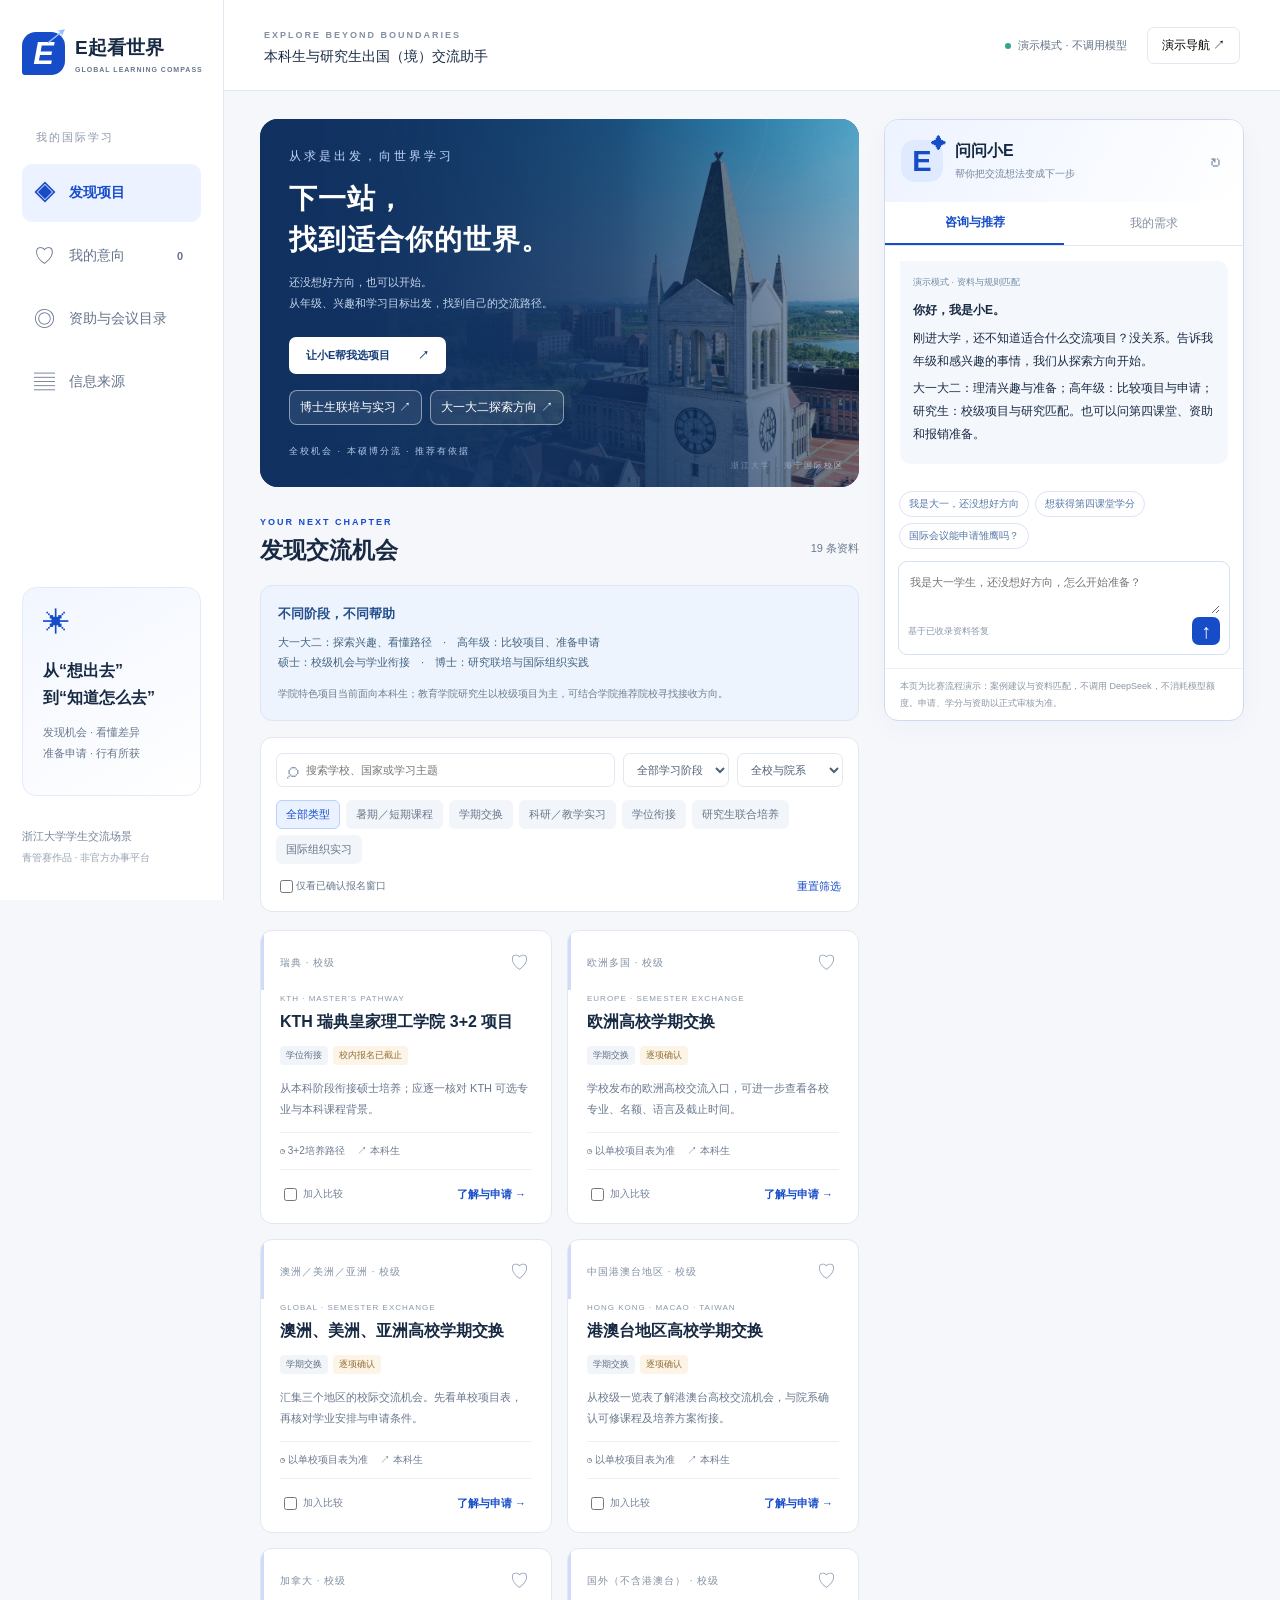
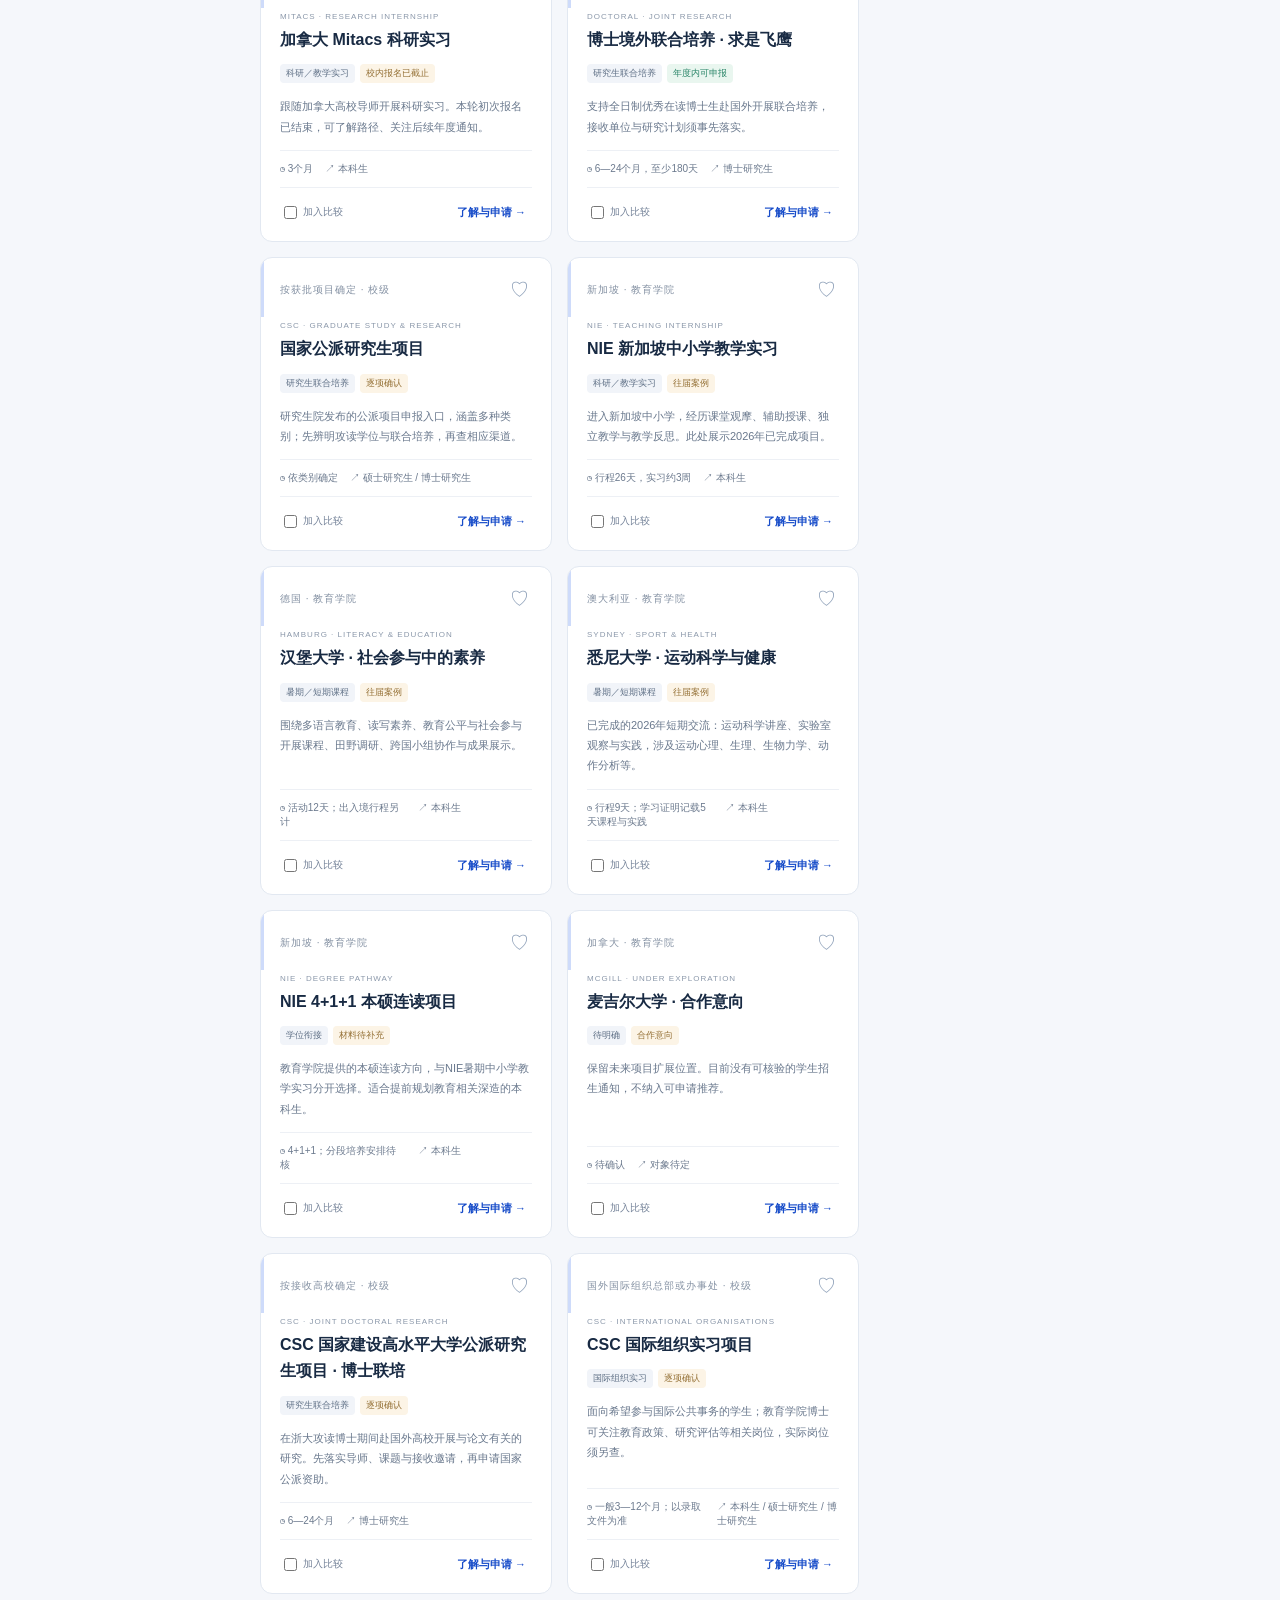
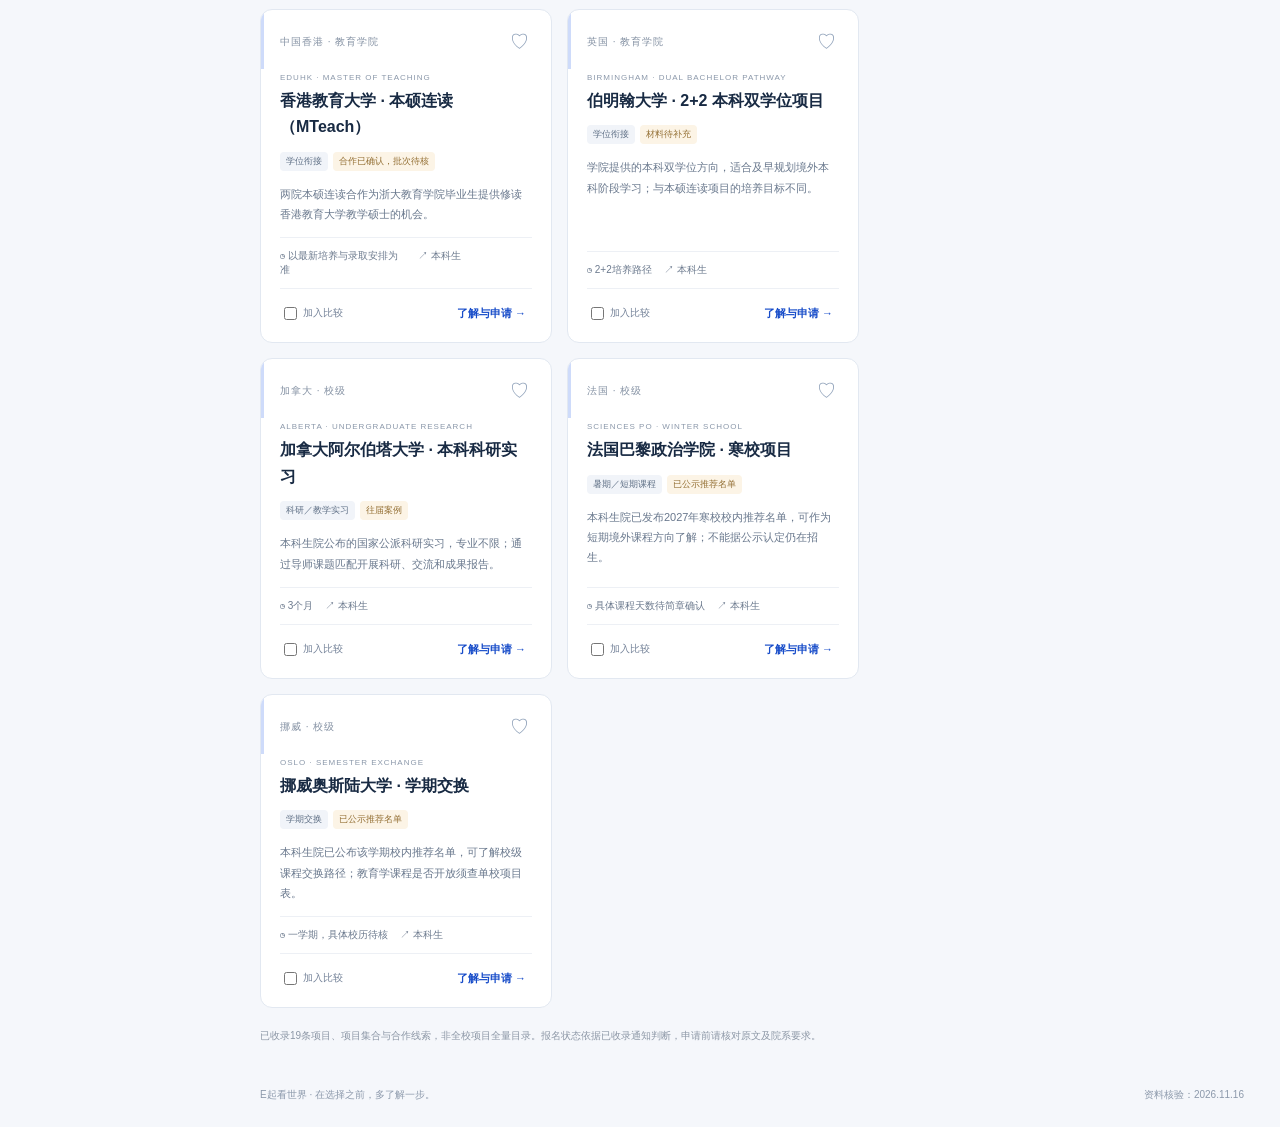
==== e-world/index.html @ 1ed823d2 "Add E起看世界 interactive competition demo without model calls" ====
<!doctype html><html lang="zh-CN"><head><meta charset="UTF-8"><meta name="viewport" content="width=device-width,initial-scale=1"><meta name="description" content="从自己的学习目标出发，发现浙江大学出国境交流路径，比较项目、了解真实反馈、准备申请。"><title>E起看世界 · 学生交流助手</title><link rel="stylesheet" href="style.css?v=7"></head><body>
<aside class="sidebar"><a class="brand" href="#"><span class="brand-icon">E<span>↗</span></span><span>E起看世界<small>GLOBAL LEARNING COMPASS</small></span></a><div class="nav-label">我的国际学习</div><nav><button class="nav active" data-view="discover"><span>◈</span>发现项目</button><button class="nav" data-view="saved"><span>♡</span>我的意向 <b id="savedCount">0</b></button><button class="nav" data-view="funding"><span>◎</span>资助与会议目录</button><button class="nav" data-view="sources"><span>▤</span>信息来源</button></nav><div class="sidebar-note"><span class="little-star">✳</span><strong>从“想出去”<br>到“知道怎么去”</strong><p>发现机会 · 看懂差异<br>准备申请 · 行有所获</p></div><div class="sidebar-bottom">浙江大学学生交流场景<br><span>青管赛作品 · 非官方办事平台</span></div></aside>
<div class="shell"><header><div><span class="eyebrow">EXPLORE BEYOND BOUNDARIES</span><div class="header-sub">本科生与研究生出国（境）交流助手</div></div><div class="header-actions"><span class="mode"><i></i>演示模式 · 不调用模型</span><button class="quiet" id="demoButton">演示导航 ↗</button></div></header>
<main id="main"><section class="hero"><div class="hero-copy"><div class="hero-kicker">从求是出发，向世界学习</div><h1>下一站，<br>找到适合你的世界。</h1><p>还没想好方向，也可以开始。<br>从年级、兴趣和学习目标出发，找到自己的交流路径。</p><button class="primary light" id="startGuide">让小E帮我选项目 <span>↗</span></button><div class="case-shortcuts"><button data-preset="phd">博士生联培与实习 ↗</button><button data-preset="education">大一大二探索方向 ↗</button></div><div class="hero-caption">全校机会 · 本硕博分流 · 推荐有依据</div></div><div class="hero-photo" role="img" aria-label="浙江大学海宁国际校区校园"><span>浙江大学 · 海宁国际校区</span></div><div class="hero-orbit"></div></section>
<div class="workspace"><section class="project-area"><div class="section-heading"><div><span class="eyebrow blue">YOUR NEXT CHAPTER</span><h2 id="sectionTitle">发现交流机会</h2></div><span class="small" id="resultCount"></span></div>
<div class="stage-guide"><strong>不同阶段，不同帮助</strong><p>大一大二：探索兴趣、看懂路径　·　高年级：比较项目、准备申请<br>硕士：校级机会与学业衔接　·　博士：研究联培与国际组织实践</p><small>学院特色项目当前面向本科生；教育学院研究生以校级项目为主，可结合学院推荐院校寻找接收方向。</small></div><div class="filter-box"><div class="filter-top"><label class="search"><span>⌕</span><input id="search" placeholder="搜索学校、国家或学习主题" aria-label="搜索项目"></label><select id="levelFilter" aria-label="筛选学习阶段"><option value="">全部学习阶段</option><option>本科生</option><option>硕士研究生</option><option>博士研究生</option></select><select id="scopeFilter" aria-label="筛选项目范围"><option value="">全校与院系</option><option value="校级">校级项目</option><option value="教育学院">教育学院特色</option></select></div><div class="chips" id="typeChips"></div><div class="filter-foot"><label><input type="checkbox" id="openOnly">仅看已确认报名窗口</label><button id="clearFilter" class="text-button">重置筛选</button></div></div>
<div id="matchBanner" class="match-banner" hidden></div><div class="cards" id="cards"></div><div class="catalog-note">已收录19条项目、项目集合与合作线索，非全校项目全量目录。报名状态依据已收录通知判断，申请前请核对原文及院系要求。</div></section>
<aside class="assistant-card" id="assistant"><div class="assistant-heading"><div class="avatar">E<span>✦</span></div><div><h3>问问小E</h3><p>帮你把交流想法变成下一步</p></div><button id="newChat" class="icon-btn" aria-label="重新开始咨询">↻</button></div><div class="assistant-tabs"><button class="active" id="talkTab">咨询与推荐</button><button id="profileTab">我的需求</button></div><div id="chatPanel"><div id="messages" role="log" aria-live="polite"></div><div id="suggestions" class="suggestions"></div><form id="chatForm"><textarea id="question" rows="2" placeholder="我是大一学生，还没想好方向，怎么开始准备？" aria-label="输入交流问题" maxlength="1600"></textarea><div class="composer-foot"><span>基于已收录资料答复</span><button type="submit" aria-label="发送问题">↑</button></div></form></div>
<form id="profilePanel" hidden><p class="small">不收集姓名、学号。填写偏好后，小E会解释匹配依据和待核实条件。</p><div class="form-grid"><label>学习阶段<select name="degree"><option value="">请选择</option><option>本科生</option><option>硕士研究生</option><option>博士研究生</option></select></label><label>所在学院<select name="college"><option value="">暂不填写</option><option>教育学院</option><option>其他学院</option></select></label><label>专业方向<select name="area"><option value="">暂不填写</option><option>教育学</option><option>体育</option><option>语言学</option><option>理工科</option><option>其他方向</option></select></label><label>首要目标<select name="goal"><option value="">请选择</option><option>课程学习</option><option>科研训练</option><option>教学实践</option><option>国际组织实践</option><option>学位深造</option><option>第四课堂</option><option>跨文化体验</option><option>暂不确定，先探索</option></select></label><label>可安排时间<select name="time"><option value="">暂不确定</option><option>暑期</option><option>寒假</option><option>学期</option><option>长期</option></select></label><label>语言准备<select name="language"><option value="">暂不填写</option><option>暂无证明</option><option>已有语言证明</option></select></label><label class="wide">经费偏好<select name="budget"><option value="">待了解项目后决定</option><option>需要资助</option><option>可考虑自费</option></select></label></div><button class="primary full" type="submit">查看适合的方向 ↗</button><p class="small">不会把方向相关等同于符合全部报名资格。</p></form><div class="assistant-disclaimer">本页为比赛流程演示：案例建议与资料匹配，不调用 DeepSeek，不消耗模型额度。申请、学分与资助以正式审核为准。</div></aside></div></main>
<footer><span>E起看世界 · 在选择之前，多了解一步。</span><span>资料核验：2026.11.16</span></footer></div>
<div id="compareBar" class="compare-bar" hidden><span id="compareLabel"></span><button id="compareOpen" class="primary">比较项目 →</button><button id="compareClear" class="text-button">清空</button></div>
<dialog id="detailDialog"><button class="dialog-close" aria-label="关闭">×</button><div id="detailContent"></div></dialog><dialog id="infoDialog"><button class="dialog-close" aria-label="关闭">×</button><div id="infoContent"></div></dialog><div id="toast" role="status" hidden></div>
<script type="module" src="app.js?v=7"></script></body></html>
---- e-world/style.css ----
:root{--blue:#174cc9;--ink:#182a43;--muted:#68788d;--line:#e2e8f1;--paper:#f5f7fb;--teal:#137b71}*{box-sizing:border-box}body{margin:0;background:var(--paper);color:var(--ink);font-family:'Noto Sans SC','PingFang SC','Microsoft YaHei',sans-serif;font-size:14px}button,input,select,textarea{font:inherit}button,a,select{touch-action:manipulation}button{cursor:pointer;border:none}a{color:var(--blue);text-decoration:none}button:focus-visible,a:focus-visible,input:focus-visible,select:focus-visible,textarea:focus-visible{outline:3px solid #71a9ff;outline-offset:3px}button{transition:background .15s,transform .15s}button:hover{filter:brightness(.96)}[hidden]{display:none!important}.sidebar{width:224px;position:fixed;inset:0 auto 0 0;background:#fff;border-right:1px solid var(--line);padding:32px 22px;display:flex;flex-direction:column;z-index:10}.brand{display:flex;align-items:center;gap:10px;color:var(--ink);font-size:19px;font-weight:800;white-space:nowrap}.brand small{display:block;font-size:7px;letter-spacing:1px;margin-top:5px;color:var(--muted)}.brand-icon{width:43px;height:43px;display:grid;place-items:center;background:var(--blue);border-radius:14px 14px 14px 3px;font-size:31px;font-style:italic;color:#fff;position:relative;flex-shrink:0}.brand-icon span{position:absolute;font-size:20px;right:1px;top:-8px;color:#93beff}.nav-label{font-size:11px;color:#8c98a8;margin:55px 14px 14px;letter-spacing:2px}.nav{width:100%;padding:15px 12px;background:none;border-radius:10px;display:flex;align-items:center;gap:12px;color:#65748a;margin:5px 0;text-align:left}.nav span{font-size:21px;width:23px}.nav b{margin-left:auto;font-size:11px;background:white;padding:1px 6px;border-radius:5px}.nav.active{color:var(--blue);background:#ecf2ff;font-weight:700}.sidebar-note{margin-top:auto;border:1px solid #e4ebf8;border-radius:14px;padding:20px;background:linear-gradient(150deg,#f2f6ff,#fff)}.little-star{font-size:27px;color:var(--blue);display:block;margin-bottom:18px}.sidebar-note strong{font-size:16px;line-height:1.7}.sidebar-note p{font-size:11px;line-height:1.9;color:var(--muted)}.sidebar-bottom{font-size:11px;line-height:1.9;color:#77869b;margin-top:30px}.sidebar-bottom span{font-size:10px;color:#98a2b1}.shell{margin-left:224px}header{height:91px;padding:0 40px;display:flex;align-items:center;justify-content:space-between;background:#fff;border-bottom:1px solid var(--line)}.eyebrow{font-size:9px;font-weight:700;letter-spacing:2px;color:#8390a2}.header-sub{font-size:14px;margin-top:7px}.header-actions{display:flex;align-items:center;gap:20px}.mode{font-size:11px;color:#607086}.mode i{display:inline-block;background:#35a58d;width:6px;height:6px;border-radius:50%;margin-right:7px}.quiet{background:white;border:1px solid var(--line);padding:9px 14px;border-radius:7px;font-size:12px}main{max-width:1600px;margin:auto;padding:28px 36px}.hero{min-height:315px;border-radius:18px;position:relative;overflow:hidden;background:#122d5a;display:flex;color:white}.hero-copy{padding:35px 42px;width:55%;z-index:2;background:linear-gradient(90deg,#113261 60%,transparent)}.hero-kicker{font-size:12px;color:#c3d7fb;letter-spacing:3px}h1{font-size:35px;line-height:1.45;letter-spacing:1px;margin:14px 0 12px;font-weight:700}.hero p{font-size:12px;color:#c6d6eb;line-height:1.9;margin:0 0 23px}.primary{background:var(--blue);color:white;font-weight:600;padding:11px 17px;border-radius:7px}.primary.light{background:white;color:#163c78;font-size:12px;display:flex;gap:28px}.hero-caption{font-size:10px;letter-spacing:2px;color:#b3cae7;margin-top:20px}.hero-photo{width:60%;position:absolute;inset:0 0 0 auto;background:linear-gradient(90deg,#123360,transparent 60%),linear-gradient(0deg,#14345c66,#1f467315),url('assets/campus.jpg') center/cover}.hero-photo span{position:absolute;bottom:25px;right:25px;color:#f6f9ff;font-size:10px;letter-spacing:2px}.hero-orbit{width:380px;height:380px;border:1px solid #bed5ff22;border-radius:50%;position:absolute;right:15%;top:-210px}.workspace{display:grid;grid-template-columns:minmax(0,1fr) 360px;gap:25px;margin-top:32px}.section-heading{display:flex;align-items:center;justify-content:space-between;gap:8px}.blue{color:var(--blue)}h2{font-size:23px;margin:7px 0 19px}h3{margin:0;font-size:16px}.small{font-size:11px;line-height:1.8;color:var(--muted)}.filter-box{background:#fff;border:1px solid var(--line);border-radius:12px;padding:15px;margin-bottom:18px}.filter-top{display:flex;gap:8px}.search{flex:1;min-width:0;display:flex;align-items:center;border:1px solid var(--line);border-radius:7px;padding-left:10px}.search span{font-size:23px;color:#8a9cb4}.search input{width:100%;border:0;padding:10px 7px;outline:none;font-size:11px;border-radius:7px}select{border:1px solid var(--line);background:#fff;border-radius:7px;color:#506176;padding:9px;font-size:11px;max-width:100%}.chips{display:flex;gap:6px;flex-wrap:wrap;margin-top:13px}.chip{font-size:11px;background:#f2f5fa;color:#68778b;border:1px solid transparent;border-radius:6px;padding:6px 9px}.chip.active{background:#eaf1ff;color:var(--blue);border-color:#bcd1ff}.filter-foot{display:flex;justify-content:space-between;align-items:center;margin-top:13px;font-size:10px;color:var(--muted)}input[type=checkbox]{accent-color:var(--blue);vertical-align:middle}.text-button{background:none;color:var(--blue);font-size:11px;padding:2px}.cards{display:grid;grid-template-columns:repeat(2,minmax(0,1fr));gap:15px}.project-card{background:white;border:1px solid var(--line);border-radius:12px;padding:19px;display:flex;flex-direction:column;position:relative;overflow:hidden}.project-card:before{content:'';position:absolute;top:0;left:0;width:3px;height:59px;background:#cedbfa}.project-card:hover{border-color:#a9c2ef;box-shadow:0 5px 20px #14387308}.card-top{display:flex;justify-content:space-between;align-items:center;gap:6px}.flag{font-size:10px;color:#8491a3;letter-spacing:1px}.save-button{font-size:19px;background:none;color:#8fa1b9;padding:0 3px}.save-button.on{color:var(--blue)}.project-en{font-size:8px;color:#8b98aa;letter-spacing:1px;margin-top:18px}.project-card h3{font-size:16px;line-height:1.65;margin:6px 0 11px}.tags{display:flex;flex-wrap:wrap;gap:5px}.tag{background:#f1f4f9;color:#5e6f85;font-size:9px;border-radius:4px;padding:3px 6px}.status{color:#947035;background:#fcf4e6}.status.open{background:#e9f6ef;color:#288467}.project-card p{font-size:11px;line-height:1.85;color:#69788d;margin:13px 0}.card-meta{display:flex;gap:12px;border-top:1px solid #edf0f5;border-bottom:1px solid #edf0f5;padding:11px 0;margin-top:auto;font-size:10px;color:#6c7a8e}.card-meta span{max-width:50%}.card-bottom{display:flex;align-items:center;justify-content:space-between;margin-top:15px;font-size:10px;color:#76849a}.card-bottom button{background:none;color:var(--blue);font-weight:600;font-size:11px}.card-match{padding:9px;margin:10px 0 0;background:#f0f7f5;color:#348374;font-size:10px;line-height:1.7;border-radius:5px}.catalog-note{margin-top:18px;color:#8c97a6;font-size:10px;line-height:1.9}.assistant-card{border:1px solid #cedaf0;background:white;border-radius:14px;align-self:start;position:sticky;top:18px;overflow:hidden;box-shadow:0 7px 28px #16438e08}.assistant-heading{background:linear-gradient(120deg,#edf3ff,#fff);display:flex;align-items:center;padding:20px 16px;gap:12px}.avatar{width:42px;height:42px;background:#dfeaff;color:var(--blue);font-size:29px;font-weight:800;border-radius:14px;display:grid;place-items:center;position:relative}.avatar span{position:absolute;right:-3px;top:-5px;font-size:15px}.assistant-heading h3{font-size:16px}.assistant-heading p{font-size:10px;margin:5px 0 0;color:#74849d}.icon-btn{margin-left:auto;font-size:22px;background:none;color:#8292ab}.assistant-tabs{display:flex;border-bottom:1px solid var(--line)}.assistant-tabs button{width:50%;padding:12px;background:none;font-size:12px;color:#8590a2}.assistant-tabs button.active{color:var(--blue);border-bottom:2px solid var(--blue);font-weight:600}#messages{padding:15px;max-height:430px;min-height:255px;overflow:auto;scroll-behavior:smooth}.message{padding:13px;background:#f4f7fc;border-radius:0 11px 11px 11px;margin-bottom:12px;font-size:12px;line-height:1.9;overflow-wrap:anywhere}.message.user{margin-left:24px;border-radius:11px 0 11px 11px;background:#eaf0ff;color:#234e94}.message h4{font-size:12px;margin:8px 0 4px}.message p{margin:5px 0}.message ul{padding-left:17px;margin:6px 0}.message .mini-project{display:block;border:1px solid #d8e3f6;background:white;border-radius:8px;margin:8px 0;padding:10px;text-align:left;width:100%;line-height:1.6;color:var(--ink);font-size:11px}.mini-project strong{display:block;color:var(--blue);margin-bottom:5px}.mini-project small{display:block;font-size:9px;color:#6e7c90}.suggestions{padding:0 14px 12px;display:flex;gap:6px;flex-wrap:wrap}.suggestions button{background:white;border:1px solid #dbe5f5;color:#5578a8;border-radius:14px;padding:5px 9px;font-size:10px}#chatForm{margin:0 13px 13px;border:1px solid #d4e0f4;border-radius:9px;padding:9px}textarea{width:100%;resize:vertical;border:0;outline:none;font-size:11px;line-height:1.8;color:var(--ink);background:none}.composer-foot{display:flex;align-items:center;justify-content:space-between;font-size:9px;color:#8b98ab}.composer-foot button{background:var(--blue);width:28px;height:28px;border-radius:7px;color:white;font-size:20px}.assistant-disclaimer{padding:9px 15px;border-top:1px solid #edf0f6;font-size:9px;color:#8b97a6;line-height:1.8}#profilePanel{padding:15px}.form-grid{display:grid;grid-template-columns:1fr 1fr;gap:12px;margin:15px 0}.form-grid label{font-size:10px;color:#65768c}.form-grid select{display:block;width:100%;margin-top:5px}.wide{grid-column:1/-1}.full{width:100%}.match-banner{border:1px solid #cddfed;background:#eaf4fb;padding:13px;margin-bottom:15px;border-radius:9px;font-size:11px;line-height:1.8}.match-banner button{float:right}.empty{grid-column:1/-1;text-align:center;padding:45px 15px;background:white;border:1px dashed #cbd5e5;border-radius:12px;color:#75849a;line-height:2}.compare-bar{position:fixed;bottom:24px;left:50%;transform:translateX(-40%);z-index:15;background:#fff;border:1px solid #b7cdf1;border-radius:12px;padding:13px 20px;box-shadow:0 10px 45px #12357026;display:flex;align-items:center;gap:22px;font-size:12px}footer{max-width:1600px;margin:0 auto;padding:15px 36px 25px;display:flex;justify-content:space-between;color:#8c99ab;font-size:10px}dialog{width:min(850px,94vw);max-height:88vh;overflow:auto;border:none;border-radius:18px;padding:32px;color:var(--ink);box-shadow:0 25px 100px #09234b55}dialog::backdrop{background:#0b204561;backdrop-filter:blur(4px)}.dialog-close{float:right;font-size:26px;color:#73849c;background:#f0f4fa;border-radius:50%;width:34px;height:34px;position:sticky;top:0;z-index:2}.detail-title{max-width:90%;font-size:26px;line-height:1.5;margin:10px 0}.detail-grid{display:grid;grid-template-columns:1fr 1fr;gap:12px;margin:20px 0}.detail-grid>div{background:#f4f7fb;border:1px solid #e4eaf4;padding:14px;border-radius:8px}.detail-grid small{display:block;color:#8390a4;margin-bottom:6px}.detail-grid p{font-size:12px;line-height:1.8;margin:0}.detail-section{margin-top:24px}.detail-section h3{font-size:15px;margin-bottom:12px}.detail-section p,.detail-section li{font-size:12px;line-height:1.9;color:#61718a}.detail-section ul,.detail-section ol{padding-left:21px}.detail-section .quote{padding:15px;background:#f3f7ff;border-left:3px solid #8bb0ef;margin:12px 0;border-radius:0 8px 8px 0}.quote small{font-size:10px;color:#7c91ac}.checklist{display:grid;gap:10px}.checklist label{font-size:12px;background:#f8faff;padding:10px;border:1px solid #e4eaf5;border-radius:7px;line-height:1.7}.detail-actions{display:flex;gap:10px;margin-top:20px;flex-wrap:wrap}.source-line{padding-top:15px;border-top:1px solid var(--line);font-size:10px;color:#8c99aa;line-height:1.8;margin-top:24px}.info-table{width:100%;border-collapse:collapse;margin:20px 0;font-size:12px}.info-table th,.info-table td{padding:13px;text-align:left;border-bottom:1px solid var(--line);vertical-align:top;line-height:1.8}.info-table th{background:#edf3fc;color:#39628f}.notice{padding:15px;border-radius:9px;background:#f3f7fd;border:1px solid var(--line);font-size:12px;line-height:1.9;color:#62758f;margin:12px 0}.source-item{padding:17px;border:1px solid var(--line);border-radius:10px;margin:12px 0}.source-item p{font-size:12px;line-height:1.8;color:#7b8ca1}#toast{position:fixed;bottom:95px;left:50%;transform:translateX(-50%);background:#193860;color:white;border-radius:8px;padding:12px 23px;z-index:40;font-size:12px}.flow{display:grid;grid-template-columns:repeat(3,1fr);gap:12px;margin:20px 0}.flow>div{background:#eff5ff;padding:18px;border-radius:9px}.flow b{font-size:20px;color:var(--blue)}.flow p{font-size:12px;line-height:1.9;color:#667a95}.compare-scroll{overflow:auto}.compare-scroll table{min-width:600px}.badge-blue{color:var(--blue);font-size:10px;letter-spacing:1px}.detail-source-link{display:inline-block;margin-top:5px;font-size:11px}
@media(min-width:1550px){.workspace{grid-template-columns:minmax(0,1fr) 390px}.hero{min-height:340px}h1{font-size:40px}.cards{gap:20px}.project-card{padding:23px}.project-card h3{font-size:18px}}
@media(max-width:1200px){.sidebar{width:185px;padding:25px 15px}.brand{font-size:16px}.brand small{font-size:6px}.shell{margin-left:185px}main{padding:23px}.workspace{grid-template-columns:minmax(0,1fr) 325px;gap:18px}header{padding:0 25px}.filter-top{flex-wrap:wrap}.search{flex-basis:100%}.cards{grid-template-columns:1fr}.hero-copy{padding:28px}.hero{min-height:310px}h1{font-size:31px}}
@media(max-width:850px){.sidebar{position:static;width:100%;padding:15px;display:flex;flex-direction:row;align-items:center;gap:15px}.brand{font-size:16px}.brand small,.nav-label,.sidebar-note,.sidebar-bottom{display:none}.sidebar nav{display:flex;margin-left:auto}.nav{width:auto;padding:8px;font-size:11px;gap:5px}.nav span{display:none}.shell{margin:0}header{height:65px}.eyebrow{font-size:8px}.header-sub{font-size:11px}.header-actions{gap:8px}.mode{display:none}.workspace{grid-template-columns:1fr}.assistant-card{position:static;grid-row:1}.hero-copy{width:80%;padding:25px}.hero-photo{width:75%;opacity:.7}.hero{min-height:310px}.cards{grid-template-columns:1fr 1fr}#messages{min-height:140px;max-height:330px}.assistant-heading{padding:15px}.compare-bar{transform:translateX(-50%);width:90%;justify-content:space-between;gap:6px}.form-grid{grid-template-columns:repeat(3,1fr)}.wide{grid-column:auto}footer{gap:20px}}
@media(max-width:520px){.sidebar{flex-wrap:wrap}.sidebar nav{margin:0;width:100%;justify-content:space-between}.nav{font-size:11px}.brand-icon{width:34px;height:34px;font-size:25px}main{padding:15px}.hero h1{font-size:27px}.hero-kicker{font-size:10px}.hero-copy{width:100%}.hero-photo{width:90%}.hero-photo span{display:none}.cards{grid-template-columns:1fr}.detail-grid{grid-template-columns:1fr}dialog{padding:22px}.detail-title{font-size:21px}.flow{grid-template-columns:1fr}.form-grid{grid-template-columns:1fr 1fr}.header-sub{font-size:10px}.header-actions .quiet{font-size:10px;padding:7px}.info-table td,.info-table th{padding:8px;font-size:10px}footer{padding:15px;font-size:9px}}

.ai-text{white-space:pre-wrap;overflow-wrap:anywhere}.ai-label{font-size:9px;color:#748ba8;margin-bottom:8px}.chat-pending{color:#6d86ac;font-size:12px}.code-panel{padding:15px;background:#eef4ff;border-bottom:1px solid #d5e2f5}.code-panel input{padding:9px;border:1px solid #bccdeb;border-radius:6px;width:100%;margin:8px 0}.code-panel p{font-size:11px;line-height:1.8;color:#617590}.code-panel button{width:100%}
@media(min-width:851px){main{display:grid;grid-template-columns:minmax(0,1fr) 360px;column-gap:25px;row-gap:25px;align-items:start}.workspace{display:contents}.hero{grid-column:1;grid-row:1;min-height:300px}.hero-copy{width:100%;padding:29px;background:linear-gradient(90deg,#113261e8 15%,#113261b8 60%,#11326112)}.hero-photo{width:90%;opacity:.8}.hero h1{font-size:28px}.hero-caption{font-size:9px}.hero-photo span{font-size:8px;right:15px;bottom:16px}.project-area{grid-column:1;grid-row:2}.assistant-card{grid-column:2;grid-row:1 / span 2;top:20px}.hero p{font-size:11px}#messages{max-height:410px;min-height:230px}.hero .primary{font-size:11px}}@media(min-width:1550px){main{grid-template-columns:minmax(0,1fr) 400px}.hero h1{font-size:33px}}@media(min-width:851px) and (max-width:1100px){main{grid-template-columns:minmax(0,1fr) 310px;gap:18px}.hero-copy{padding:22px}.hero h1{font-size:25px}.hero-kicker{font-size:10px}.hero-caption{letter-spacing:1px}}

.case-shortcuts{display:flex;gap:8px;flex-wrap:wrap;margin-top:16px}.case-shortcuts button{border:1px solid #ffffff77;color:white;background:#ffffff15;border-radius:8px;padding:8px 10px;font-size:12px;cursor:pointer}.flow{grid-template-columns:repeat(2,minmax(0,1fr))}@media(max-width:600px){.flow{grid-template-columns:1fr}}

.stage-guide{padding:15px 17px;margin:0 0 16px;border-radius:12px;border:1px solid #dce6f3;background:#edf4fd;line-height:1.8}.stage-guide strong{color:#254f8d;font-size:13px}.stage-guide p{font-size:11px;color:#456482;margin:7px 0}.stage-guide small{font-size:10px;color:#6c7e91}.conference-search{width:100%;border:1px solid #bdcce3;border-radius:8px;padding:12px}.conference-results{max-height:350px;overflow:auto}.conference-results .source-item{margin:7px 0;padding:12px}.conference-results small{color:#789;font-size:10px}
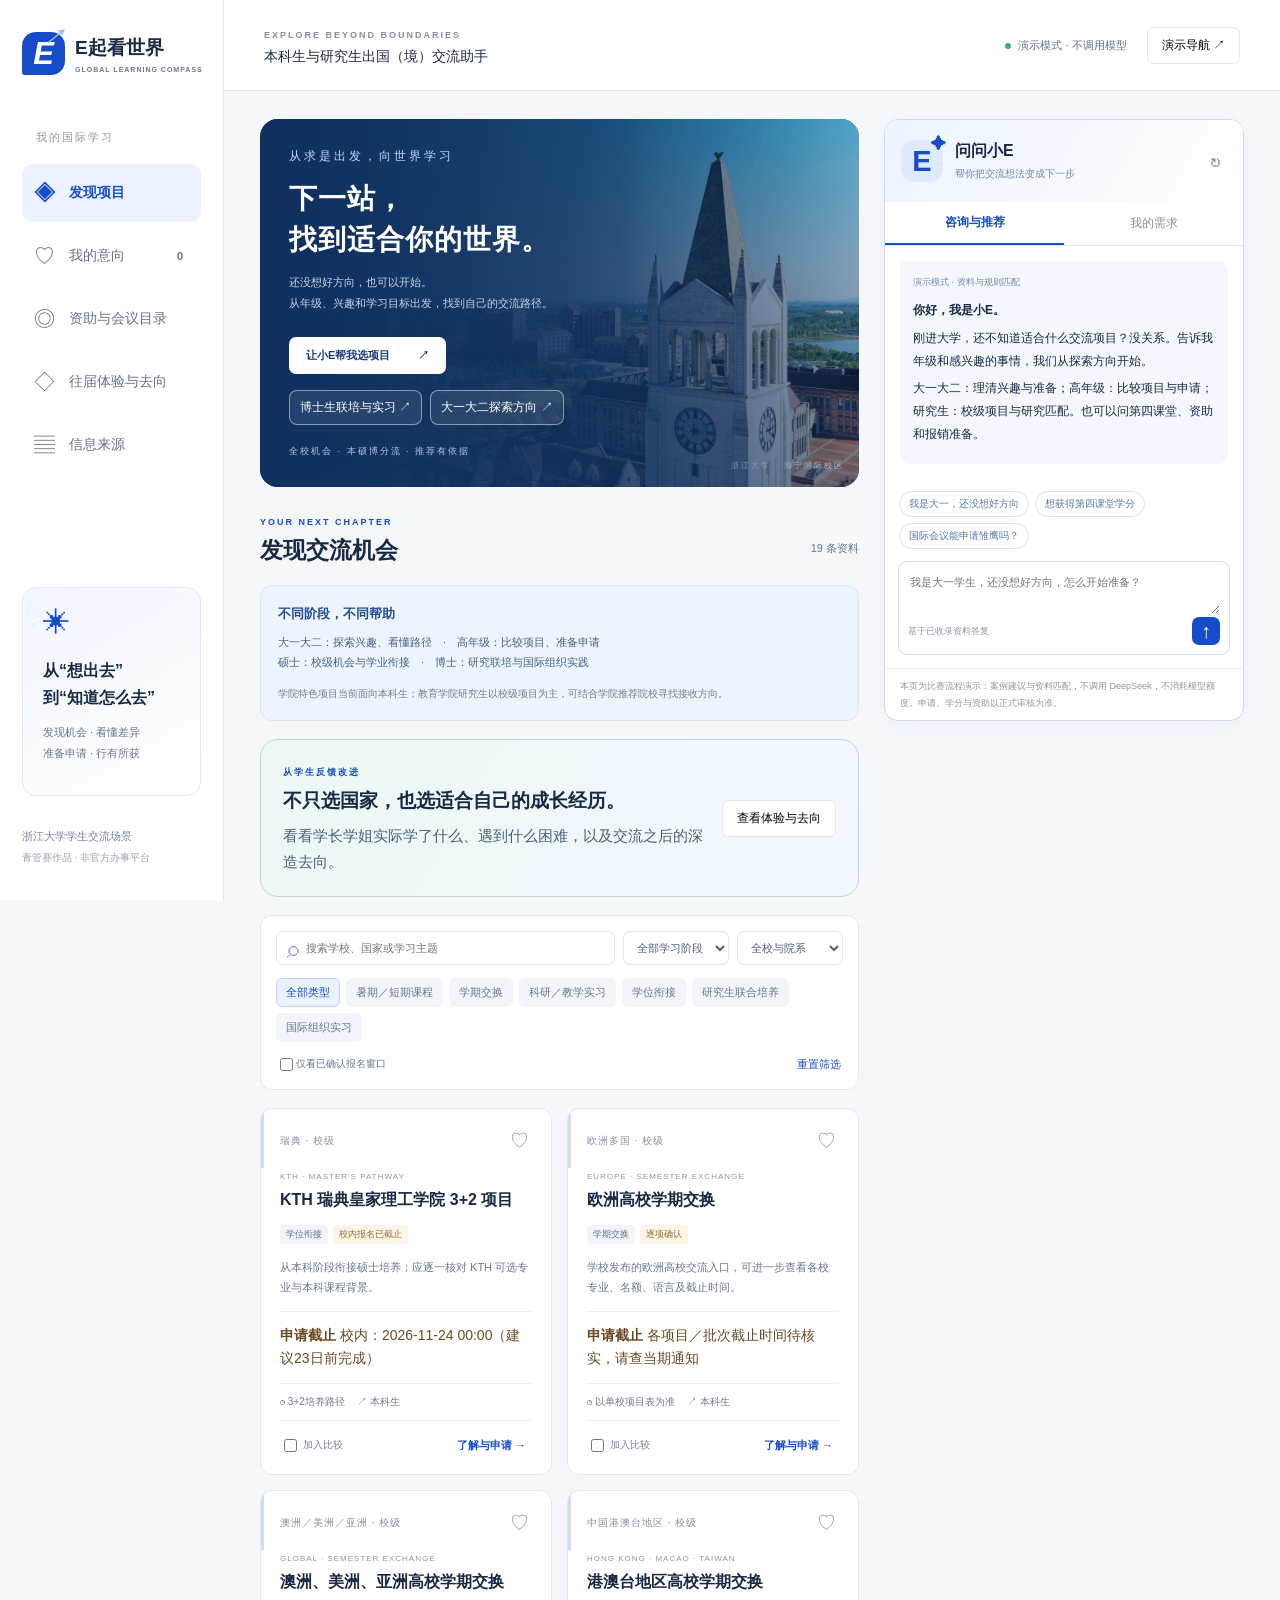
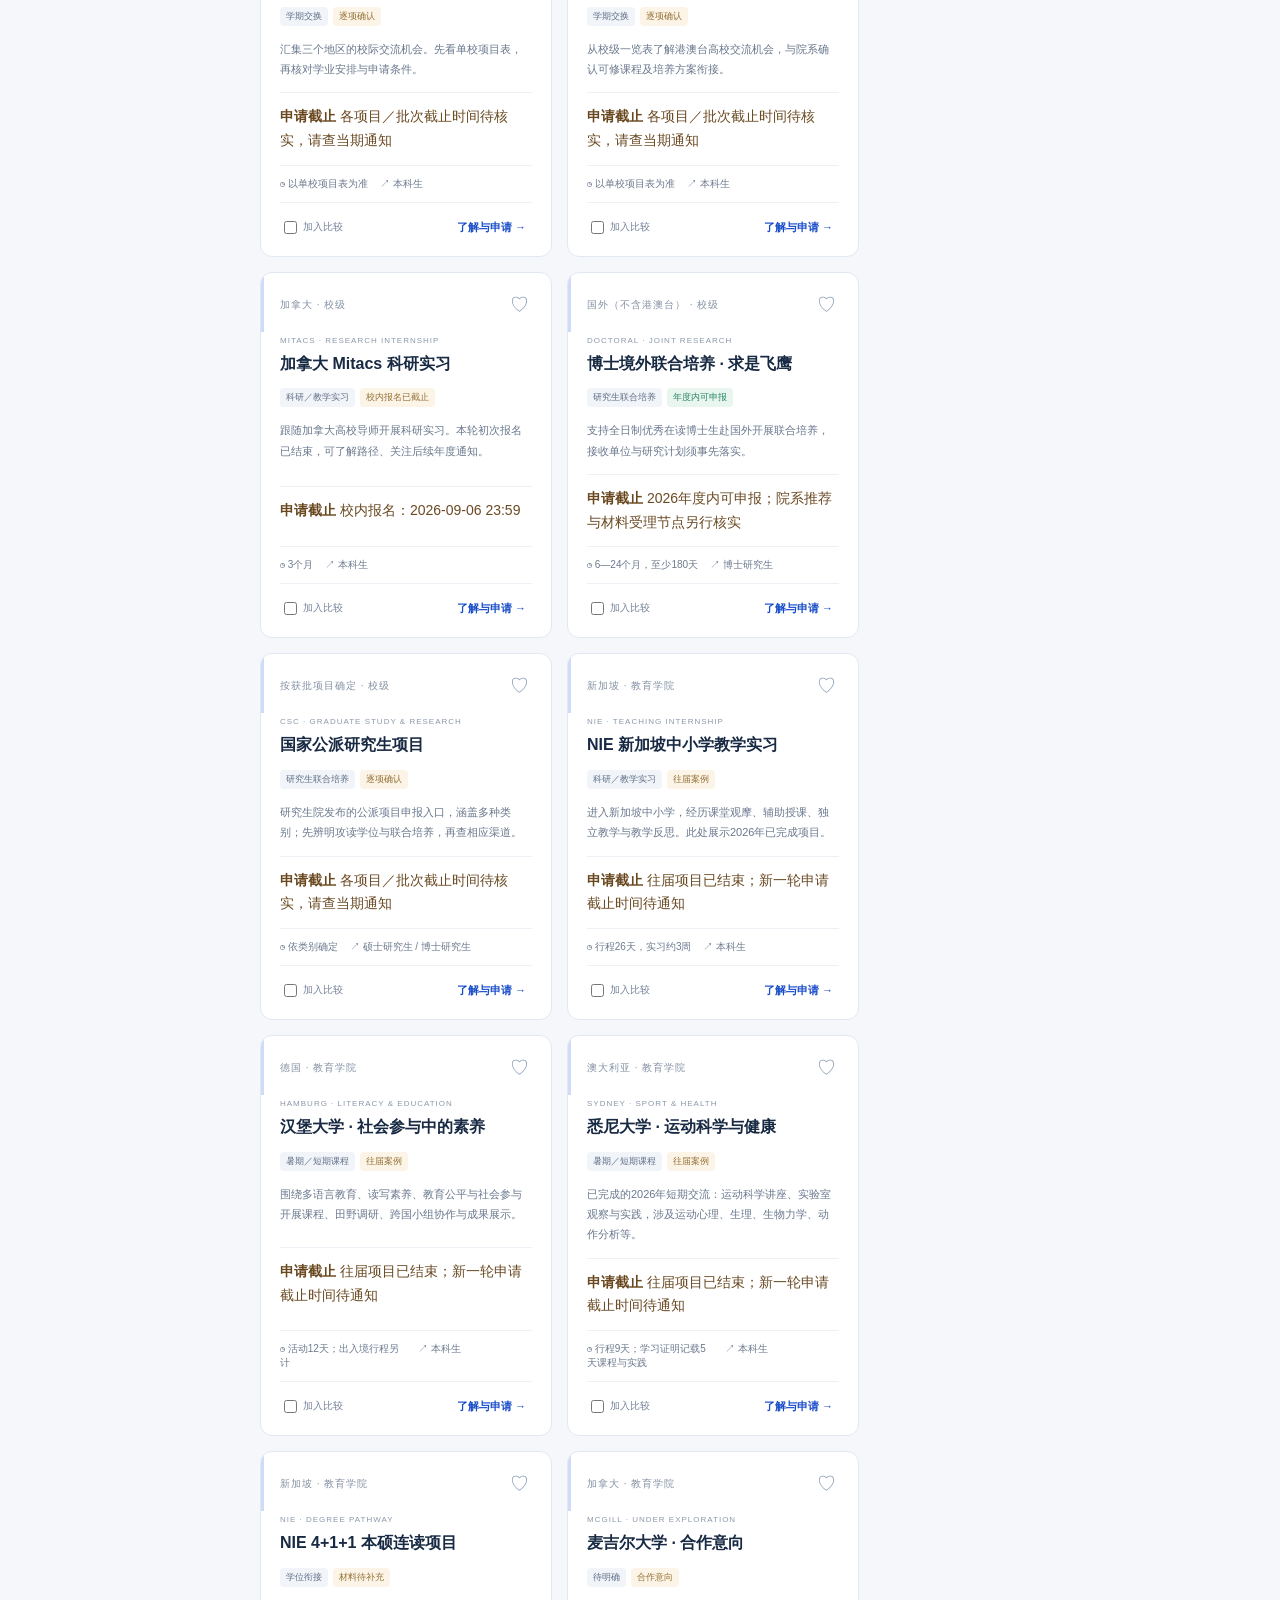
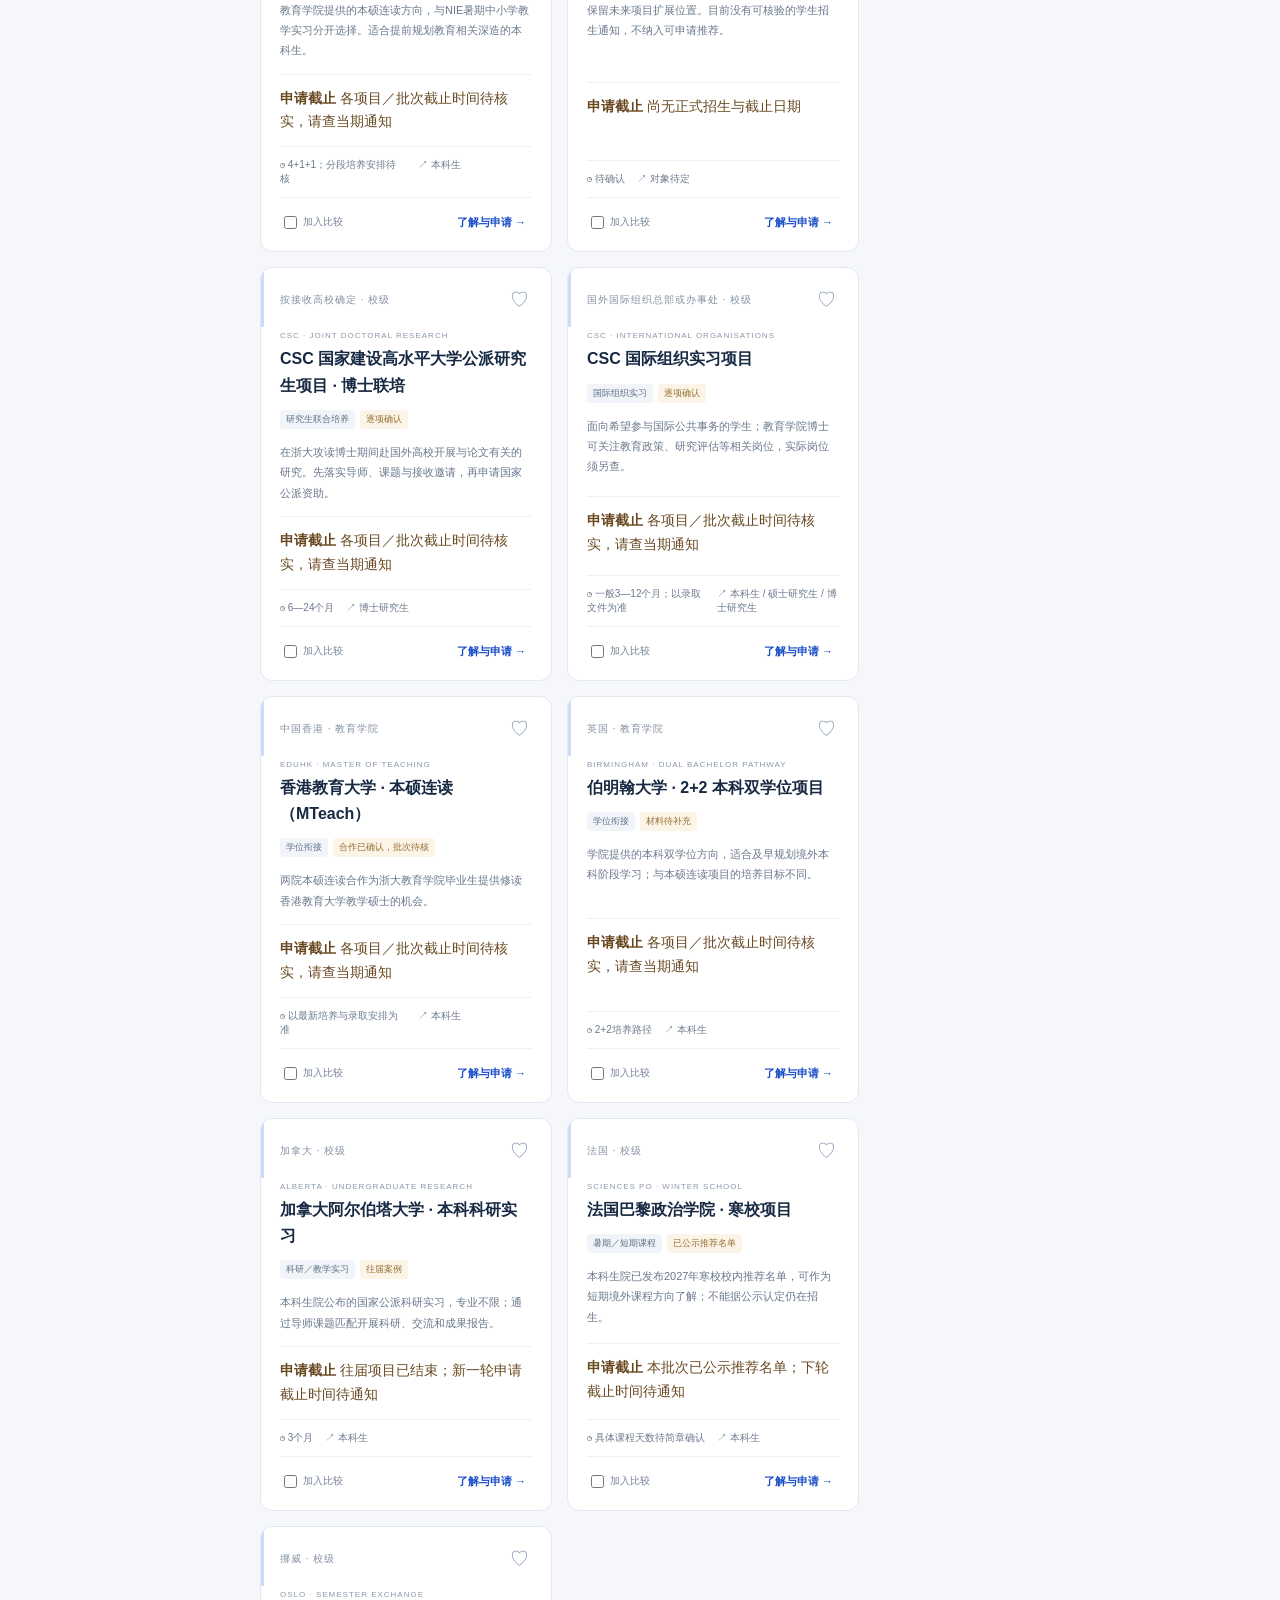
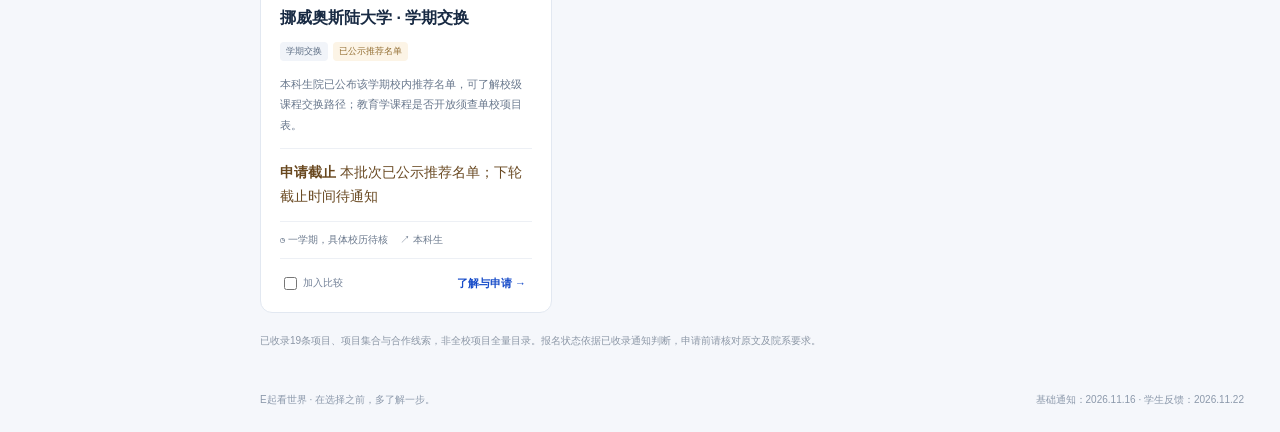
==== commit d0b55941: "Add student feedback, cohort outcomes, deadlines and experience reading to E-world demo" ====
--- a/e-world/index.html
+++ b/e-world/index.html
@@ -1,13 +1,13 @@
-<!doctype html><html lang="zh-CN"><head><meta charset="UTF-8"><meta name="viewport" content="width=device-width,initial-scale=1"><meta name="description" content="从自己的学习目标出发，发现浙江大学出国境交流路径，比较项目、了解真实反馈、准备申请。"><title>E起看世界 · 学生交流助手</title><link rel="stylesheet" href="style.css?v=7"></head><body>
-<aside class="sidebar"><a class="brand" href="#"><span class="brand-icon">E<span>↗</span></span><span>E起看世界<small>GLOBAL LEARNING COMPASS</small></span></a><div class="nav-label">我的国际学习</div><nav><button class="nav active" data-view="discover"><span>◈</span>发现项目</button><button class="nav" data-view="saved"><span>♡</span>我的意向 <b id="savedCount">0</b></button><button class="nav" data-view="funding"><span>◎</span>资助与会议目录</button><button class="nav" data-view="sources"><span>▤</span>信息来源</button></nav><div class="sidebar-note"><span class="little-star">✳</span><strong>从“想出去”<br>到“知道怎么去”</strong><p>发现机会 · 看懂差异<br>准备申请 · 行有所获</p></div><div class="sidebar-bottom">浙江大学学生交流场景<br><span>青管赛作品 · 非官方办事平台</span></div></aside>
+<!doctype html><html lang="zh-CN"><head><meta charset="UTF-8"><meta name="viewport" content="width=device-width,initial-scale=1"><meta name="description" content="从自己的学习目标出发，发现浙江大学出国境交流路径，比较项目、了解真实反馈、准备申请。"><title>E起看世界 · 学生交流助手</title><link rel="stylesheet" href="style.css?v=8"></head><body>
+<aside class="sidebar"><a class="brand" href="#"><span class="brand-icon">E<span>↗</span></span><span>E起看世界<small>GLOBAL LEARNING COMPASS</small></span></a><div class="nav-label">我的国际学习</div><nav><button class="nav active" data-view="discover"><span>◈</span>发现项目</button><button class="nav" data-view="saved"><span>♡</span>我的意向 <b id="savedCount">0</b></button><button class="nav" data-view="funding"><span>◎</span>资助与会议目录</button><button class="nav" data-view="evidence"><span>◇</span>往届体验与去向</button><button class="nav" data-view="sources"><span>▤</span>信息来源</button></nav><div class="sidebar-note"><span class="little-star">✳</span><strong>从“想出去”<br>到“知道怎么去”</strong><p>发现机会 · 看懂差异<br>准备申请 · 行有所获</p></div><div class="sidebar-bottom">浙江大学学生交流场景<br><span>青管赛作品 · 非官方办事平台</span></div></aside>
 <div class="shell"><header><div><span class="eyebrow">EXPLORE BEYOND BOUNDARIES</span><div class="header-sub">本科生与研究生出国（境）交流助手</div></div><div class="header-actions"><span class="mode"><i></i>演示模式 · 不调用模型</span><button class="quiet" id="demoButton">演示导航 ↗</button></div></header>
 <main id="main"><section class="hero"><div class="hero-copy"><div class="hero-kicker">从求是出发，向世界学习</div><h1>下一站，<br>找到适合你的世界。</h1><p>还没想好方向，也可以开始。<br>从年级、兴趣和学习目标出发，找到自己的交流路径。</p><button class="primary light" id="startGuide">让小E帮我选项目 <span>↗</span></button><div class="case-shortcuts"><button data-preset="phd">博士生联培与实习 ↗</button><button data-preset="education">大一大二探索方向 ↗</button></div><div class="hero-caption">全校机会 · 本硕博分流 · 推荐有依据</div></div><div class="hero-photo" role="img" aria-label="浙江大学海宁国际校区校园"><span>浙江大学 · 海宁国际校区</span></div><div class="hero-orbit"></div></section>
 <div class="workspace"><section class="project-area"><div class="section-heading"><div><span class="eyebrow blue">YOUR NEXT CHAPTER</span><h2 id="sectionTitle">发现交流机会</h2></div><span class="small" id="resultCount"></span></div>
-<div class="stage-guide"><strong>不同阶段，不同帮助</strong><p>大一大二：探索兴趣、看懂路径　·　高年级：比较项目、准备申请<br>硕士：校级机会与学业衔接　·　博士：研究联培与国际组织实践</p><small>学院特色项目当前面向本科生；教育学院研究生以校级项目为主，可结合学院推荐院校寻找接收方向。</small></div><div class="filter-box"><div class="filter-top"><label class="search"><span>⌕</span><input id="search" placeholder="搜索学校、国家或学习主题" aria-label="搜索项目"></label><select id="levelFilter" aria-label="筛选学习阶段"><option value="">全部学习阶段</option><option>本科生</option><option>硕士研究生</option><option>博士研究生</option></select><select id="scopeFilter" aria-label="筛选项目范围"><option value="">全校与院系</option><option value="校级">校级项目</option><option value="教育学院">教育学院特色</option></select></div><div class="chips" id="typeChips"></div><div class="filter-foot"><label><input type="checkbox" id="openOnly">仅看已确认报名窗口</label><button id="clearFilter" class="text-button">重置筛选</button></div></div>
+<div class="stage-guide"><strong>不同阶段，不同帮助</strong><p>大一大二：探索兴趣、看懂路径　·　高年级：比较项目、准备申请<br>硕士：校级机会与学业衔接　·　博士：研究联培与国际组织实践</p><small>学院特色项目当前面向本科生；教育学院研究生以校级项目为主，可结合学院推荐院校寻找接收方向。</small></div><section class="feedback-banner"><div><span class="eyebrow blue">从学生反馈改进</span><h3>不只选国家，也选适合自己的成长经历。</h3><p>看看学长学姐实际学了什么、遇到什么困难，以及交流之后的深造去向。</p></div><button class="quiet" data-info="evidence">查看体验与去向</button></section><div class="filter-box"><div class="filter-top"><label class="search"><span>⌕</span><input id="search" placeholder="搜索学校、国家或学习主题" aria-label="搜索项目"></label><select id="levelFilter" aria-label="筛选学习阶段"><option value="">全部学习阶段</option><option>本科生</option><option>硕士研究生</option><option>博士研究生</option></select><select id="scopeFilter" aria-label="筛选项目范围"><option value="">全校与院系</option><option value="校级">校级项目</option><option value="教育学院">教育学院特色</option></select></div><div class="chips" id="typeChips"></div><div class="filter-foot"><label><input type="checkbox" id="openOnly">仅看已确认报名窗口</label><button id="clearFilter" class="text-button">重置筛选</button></div></div>
 <div id="matchBanner" class="match-banner" hidden></div><div class="cards" id="cards"></div><div class="catalog-note">已收录19条项目、项目集合与合作线索，非全校项目全量目录。报名状态依据已收录通知判断，申请前请核对原文及院系要求。</div></section>
 <aside class="assistant-card" id="assistant"><div class="assistant-heading"><div class="avatar">E<span>✦</span></div><div><h3>问问小E</h3><p>帮你把交流想法变成下一步</p></div><button id="newChat" class="icon-btn" aria-label="重新开始咨询">↻</button></div><div class="assistant-tabs"><button class="active" id="talkTab">咨询与推荐</button><button id="profileTab">我的需求</button></div><div id="chatPanel"><div id="messages" role="log" aria-live="polite"></div><div id="suggestions" class="suggestions"></div><form id="chatForm"><textarea id="question" rows="2" placeholder="我是大一学生，还没想好方向，怎么开始准备？" aria-label="输入交流问题" maxlength="1600"></textarea><div class="composer-foot"><span>基于已收录资料答复</span><button type="submit" aria-label="发送问题">↑</button></div></form></div>
 <form id="profilePanel" hidden><p class="small">不收集姓名、学号。填写偏好后，小E会解释匹配依据和待核实条件。</p><div class="form-grid"><label>学习阶段<select name="degree"><option value="">请选择</option><option>本科生</option><option>硕士研究生</option><option>博士研究生</option></select></label><label>所在学院<select name="college"><option value="">暂不填写</option><option>教育学院</option><option>其他学院</option></select></label><label>专业方向<select name="area"><option value="">暂不填写</option><option>教育学</option><option>体育</option><option>语言学</option><option>理工科</option><option>其他方向</option></select></label><label>首要目标<select name="goal"><option value="">请选择</option><option>课程学习</option><option>科研训练</option><option>教学实践</option><option>国际组织实践</option><option>学位深造</option><option>第四课堂</option><option>跨文化体验</option><option>暂不确定，先探索</option></select></label><label>可安排时间<select name="time"><option value="">暂不确定</option><option>暑期</option><option>寒假</option><option>学期</option><option>长期</option></select></label><label>语言准备<select name="language"><option value="">暂不填写</option><option>暂无证明</option><option>已有语言证明</option></select></label><label class="wide">经费偏好<select name="budget"><option value="">待了解项目后决定</option><option>需要资助</option><option>可考虑自费</option></select></label></div><button class="primary full" type="submit">查看适合的方向 ↗</button><p class="small">不会把方向相关等同于符合全部报名资格。</p></form><div class="assistant-disclaimer">本页为比赛流程演示：案例建议与资料匹配，不调用 DeepSeek，不消耗模型额度。申请、学分与资助以正式审核为准。</div></aside></div></main>
-<footer><span>E起看世界 · 在选择之前，多了解一步。</span><span>资料核验：2026.11.16</span></footer></div>
+<footer><span>E起看世界 · 在选择之前，多了解一步。</span><span>基础通知：2026.11.16 · 学生反馈：2026.11.22</span></footer></div>
 <div id="compareBar" class="compare-bar" hidden><span id="compareLabel"></span><button id="compareOpen" class="primary">比较项目 →</button><button id="compareClear" class="text-button">清空</button></div>
 <dialog id="detailDialog"><button class="dialog-close" aria-label="关闭">×</button><div id="detailContent"></div></dialog><dialog id="infoDialog"><button class="dialog-close" aria-label="关闭">×</button><div id="infoContent"></div></dialog><div id="toast" role="status" hidden></div>
-<script type="module" src="app.js?v=7"></script></body></html>
+<script type="module" src="app.js?v=8"></script></body></html>
--- a/e-world/style.css
+++ b/e-world/style.css
@@ -10,3 +10,7 @@
 .case-shortcuts{display:flex;gap:8px;flex-wrap:wrap;margin-top:16px}.case-shortcuts button{border:1px solid #ffffff77;color:white;background:#ffffff15;border-radius:8px;padding:8px 10px;font-size:12px;cursor:pointer}.flow{grid-template-columns:repeat(2,minmax(0,1fr))}@media(max-width:600px){.flow{grid-template-columns:1fr}}
 
 .stage-guide{padding:15px 17px;margin:0 0 16px;border-radius:12px;border:1px solid #dce6f3;background:#edf4fd;line-height:1.8}.stage-guide strong{color:#254f8d;font-size:13px}.stage-guide p{font-size:11px;color:#456482;margin:7px 0}.stage-guide small{font-size:10px;color:#6c7e91}.conference-search{width:100%;border:1px solid #bdcce3;border-radius:8px;padding:12px}.conference-results{max-height:350px;overflow:auto}.conference-results .source-item{margin:7px 0;padding:12px}.conference-results small{color:#789;font-size:10px}
+
+/* Student feedback and outcomes */
+.feedback-banner{margin:18px 0;padding:22px;border:1px solid #bfd8dc;border-radius:18px;background:linear-gradient(120deg,#edf8f6,#f3f7ff);display:flex;align-items:center;gap:18px}.feedback-banner h3{font-size:19px;line-height:1.5;margin:8px 0}.feedback-banner p{font-size:15px;line-height:1.7;margin:0;color:#496276}.feedback-banner button{flex-shrink:0}.deadline-line{font-size:14px;line-height:1.7;padding:12px 0;color:#6a4a23;border-top:1px solid #edf0f5;margin-top:auto}.deadline-line strong{color:#68471e}.detail-deadline{padding:18px;background:#fff8e9;border:1px solid #eddfc5;border-radius:12px;margin:20px 0}.detail-deadline small{font-size:14px}.reading-link{padding:14px 16px;border:1px solid #d9e4ec;border-radius:10px;margin:10px 0;background:#f6f9fc}.reading-link a{font-size:16px;font-weight:600}.reading-link small{display:block;font-size:14px;line-height:1.6;color:#637788;margin-top:6px}.evidence-stats{display:grid;grid-template-columns:repeat(3,1fr);gap:12px;margin:20px 0}.evidence-stats div{border-radius:12px;background:#edf5f7;padding:18px}.evidence-stats b{display:block;font-size:29px;color:#126e77}.evidence-stats span{font-size:14px;color:#476172}.experience-grid{display:grid;grid-template-columns:1fr 1fr;gap:16px}.experience-grid article{padding:20px;border:1px solid #d7e3eb;border-radius:14px}.experience-grid h3{font-size:18px;line-height:1.6}.destination-tags{display:flex;flex-wrap:wrap;gap:8px;margin:16px 0}.destination-tags span{font-size:14px;border-radius:20px;padding:7px 12px;background:#edf2fa;color:#254c77}.history-table th,.history-table td{font-size:14px!important}.history-table td:first-child{min-width:205px}.history-table{min-width:620px}#infoContent>p{line-height:1.8}
+@media(max-width:700px){.feedback-banner{display:block}.feedback-banner button{margin-top:14px}.experience-grid{grid-template-columns:1fr}.evidence-stats{gap:6px}.evidence-stats div{padding:12px 8px}.evidence-stats b{font-size:24px}.evidence-stats span{font-size:13px}}
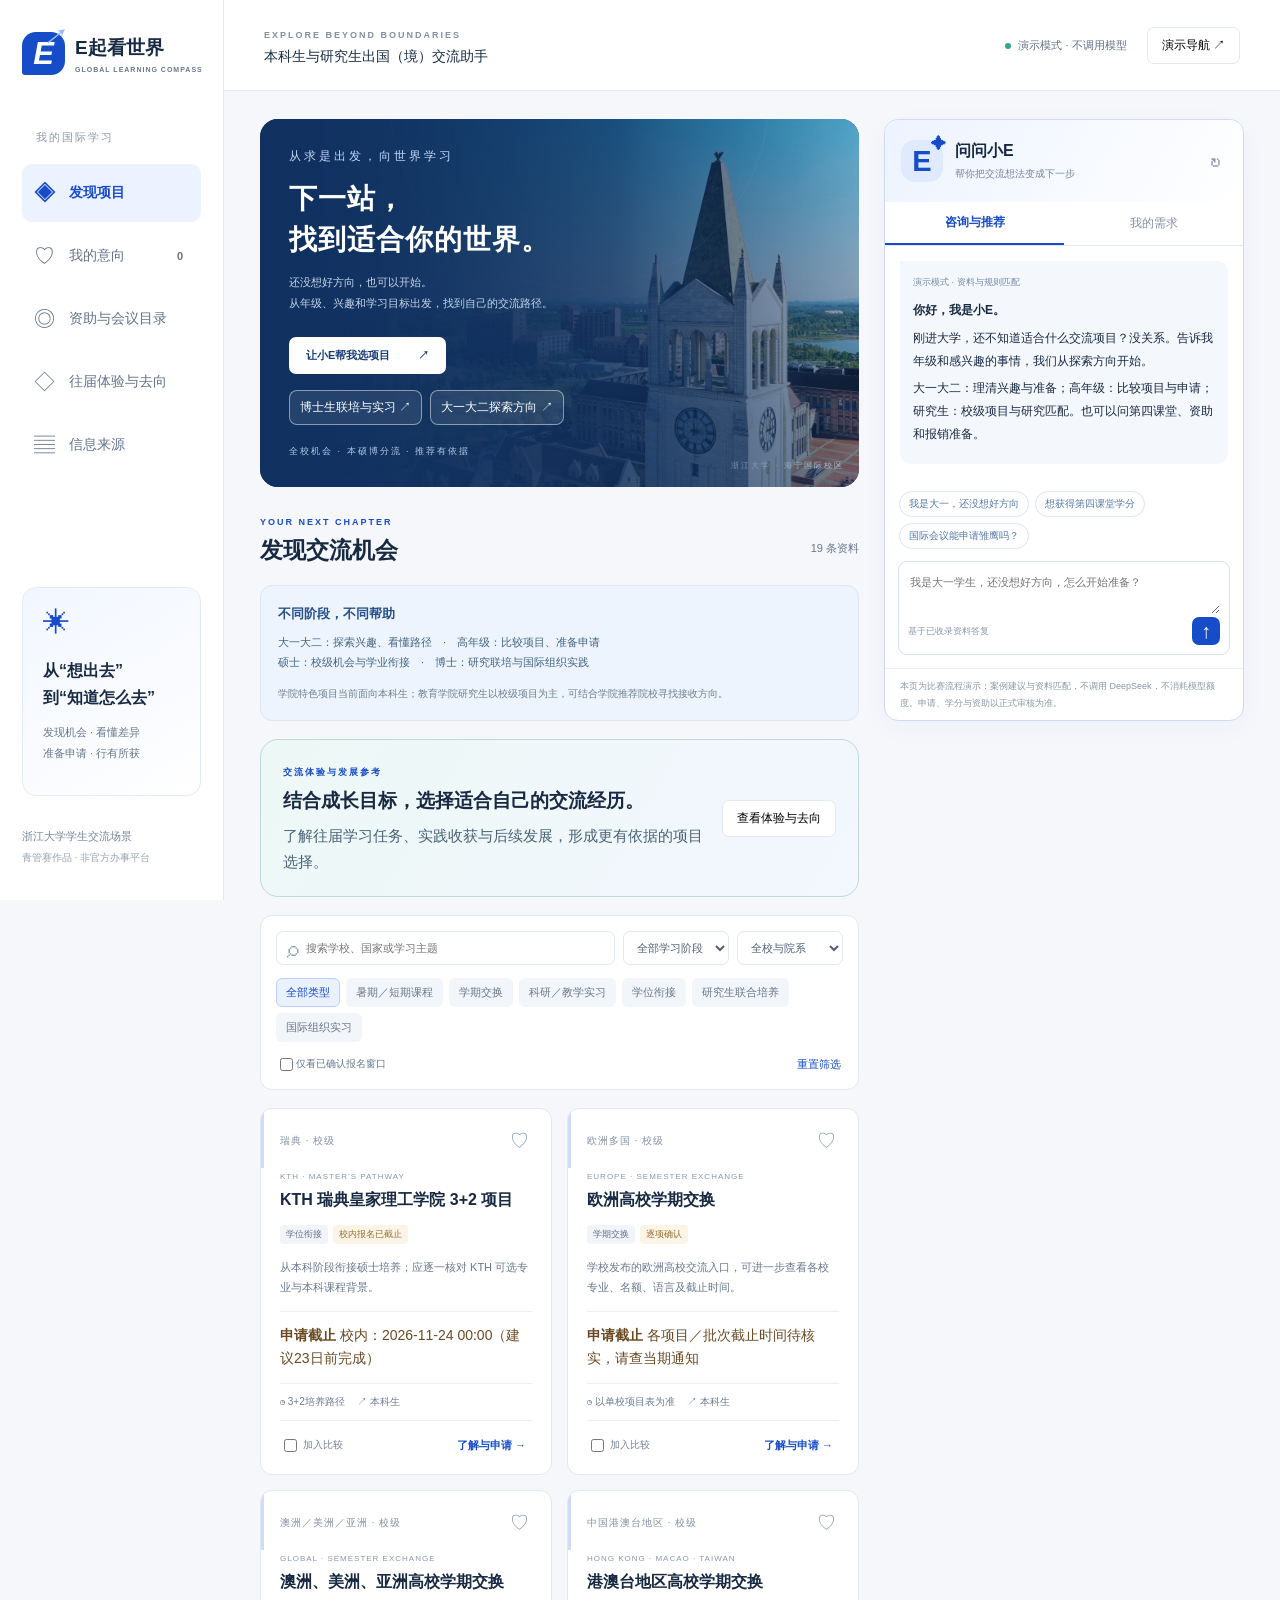
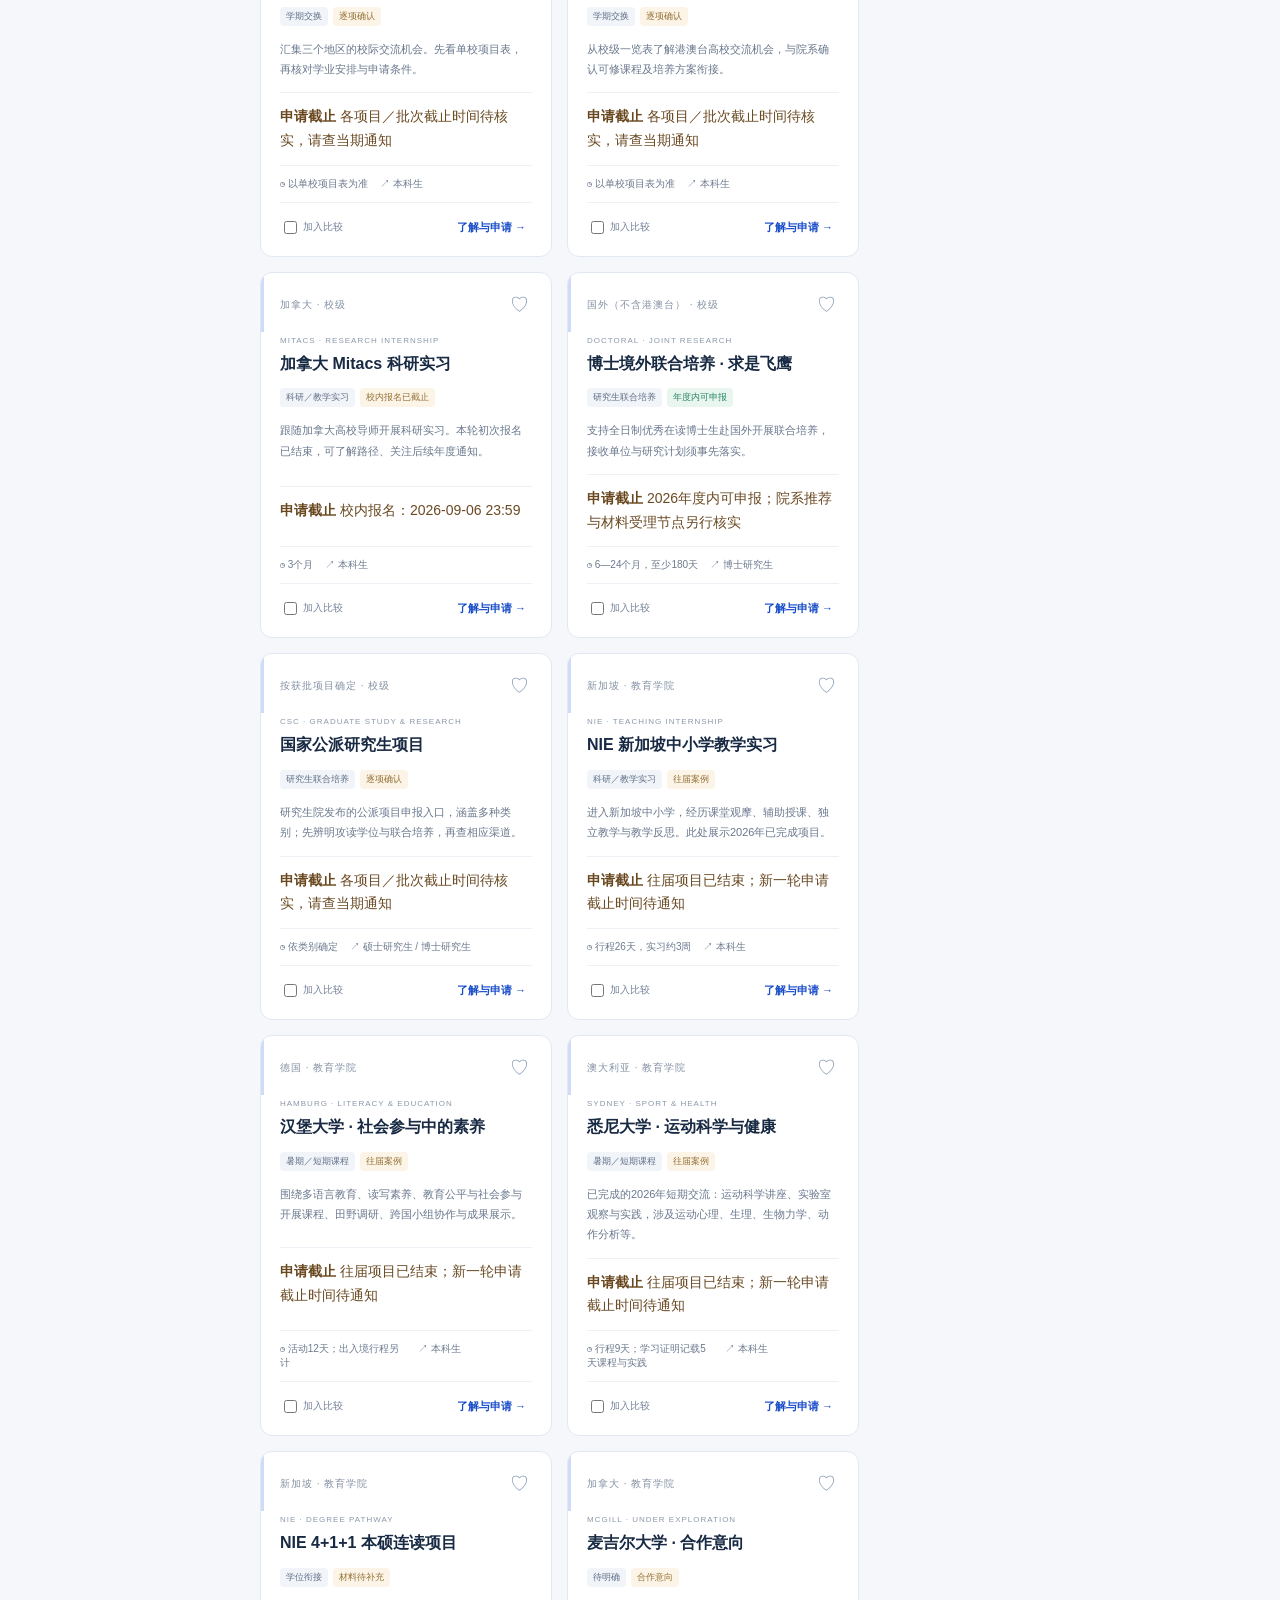
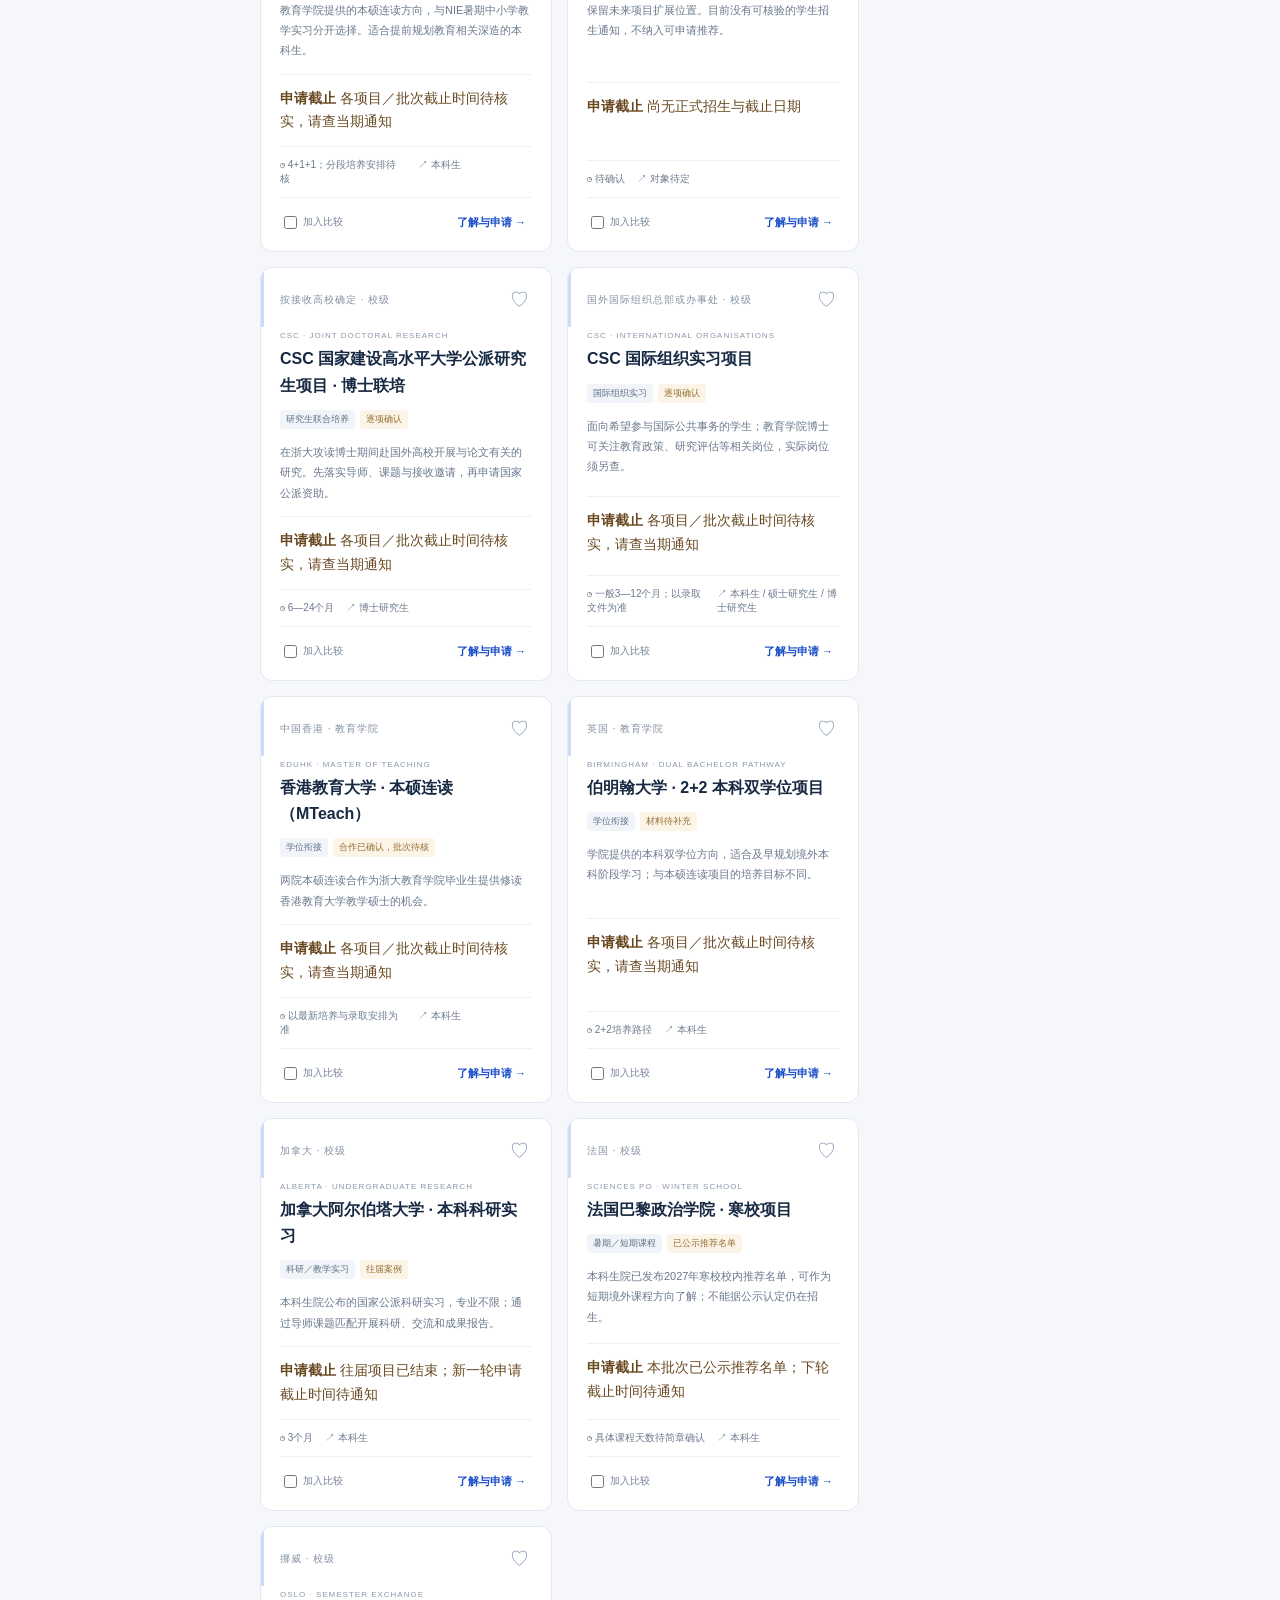
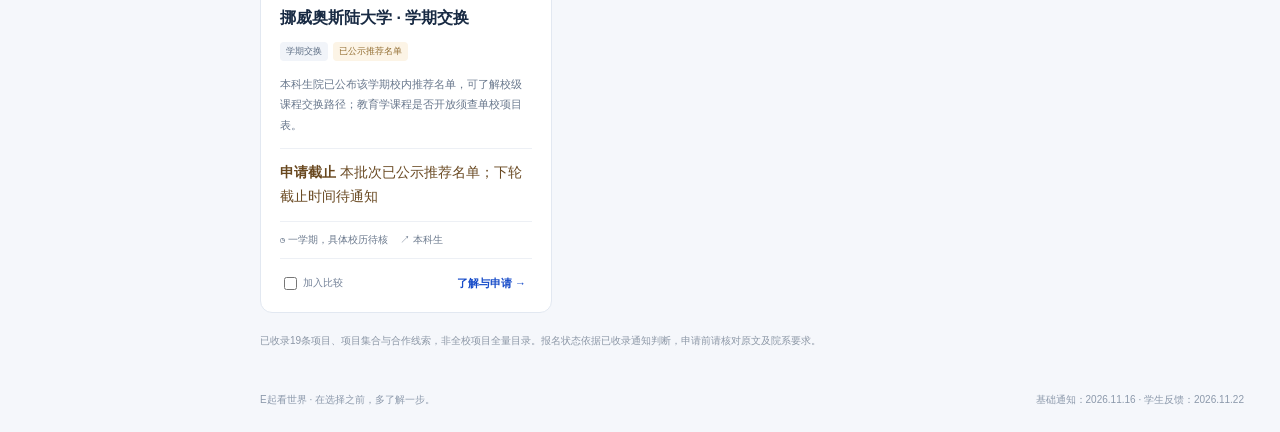
==== commit f9d5ea3c: "完善交流助手作品文字与往届经验呈现" ====
--- a/e-world/index.html
+++ b/e-world/index.html
@@ -3,7 +3,7 @@
 <div class="shell"><header><div><span class="eyebrow">EXPLORE BEYOND BOUNDARIES</span><div class="header-sub">本科生与研究生出国（境）交流助手</div></div><div class="header-actions"><span class="mode"><i></i>演示模式 · 不调用模型</span><button class="quiet" id="demoButton">演示导航 ↗</button></div></header>
 <main id="main"><section class="hero"><div class="hero-copy"><div class="hero-kicker">从求是出发，向世界学习</div><h1>下一站，<br>找到适合你的世界。</h1><p>还没想好方向，也可以开始。<br>从年级、兴趣和学习目标出发，找到自己的交流路径。</p><button class="primary light" id="startGuide">让小E帮我选项目 <span>↗</span></button><div class="case-shortcuts"><button data-preset="phd">博士生联培与实习 ↗</button><button data-preset="education">大一大二探索方向 ↗</button></div><div class="hero-caption">全校机会 · 本硕博分流 · 推荐有依据</div></div><div class="hero-photo" role="img" aria-label="浙江大学海宁国际校区校园"><span>浙江大学 · 海宁国际校区</span></div><div class="hero-orbit"></div></section>
 <div class="workspace"><section class="project-area"><div class="section-heading"><div><span class="eyebrow blue">YOUR NEXT CHAPTER</span><h2 id="sectionTitle">发现交流机会</h2></div><span class="small" id="resultCount"></span></div>
-<div class="stage-guide"><strong>不同阶段，不同帮助</strong><p>大一大二：探索兴趣、看懂路径　·　高年级：比较项目、准备申请<br>硕士：校级机会与学业衔接　·　博士：研究联培与国际组织实践</p><small>学院特色项目当前面向本科生；教育学院研究生以校级项目为主，可结合学院推荐院校寻找接收方向。</small></div><section class="feedback-banner"><div><span class="eyebrow blue">从学生反馈改进</span><h3>不只选国家，也选适合自己的成长经历。</h3><p>看看学长学姐实际学了什么、遇到什么困难，以及交流之后的深造去向。</p></div><button class="quiet" data-info="evidence">查看体验与去向</button></section><div class="filter-box"><div class="filter-top"><label class="search"><span>⌕</span><input id="search" placeholder="搜索学校、国家或学习主题" aria-label="搜索项目"></label><select id="levelFilter" aria-label="筛选学习阶段"><option value="">全部学习阶段</option><option>本科生</option><option>硕士研究生</option><option>博士研究生</option></select><select id="scopeFilter" aria-label="筛选项目范围"><option value="">全校与院系</option><option value="校级">校级项目</option><option value="教育学院">教育学院特色</option></select></div><div class="chips" id="typeChips"></div><div class="filter-foot"><label><input type="checkbox" id="openOnly">仅看已确认报名窗口</label><button id="clearFilter" class="text-button">重置筛选</button></div></div>
+<div class="stage-guide"><strong>不同阶段，不同帮助</strong><p>大一大二：探索兴趣、看懂路径　·　高年级：比较项目、准备申请<br>硕士：校级机会与学业衔接　·　博士：研究联培与国际组织实践</p><small>学院特色项目当前面向本科生；教育学院研究生以校级项目为主，可结合学院推荐院校寻找接收方向。</small></div><section class="feedback-banner"><div><span class="eyebrow blue">交流体验与发展参考</span><h3>结合成长目标，选择适合自己的交流经历。</h3><p>了解往届学习任务、实践收获与后续发展，形成更有依据的项目选择。</p></div><button class="quiet" data-info="evidence">查看体验与去向</button></section><div class="filter-box"><div class="filter-top"><label class="search"><span>⌕</span><input id="search" placeholder="搜索学校、国家或学习主题" aria-label="搜索项目"></label><select id="levelFilter" aria-label="筛选学习阶段"><option value="">全部学习阶段</option><option>本科生</option><option>硕士研究生</option><option>博士研究生</option></select><select id="scopeFilter" aria-label="筛选项目范围"><option value="">全校与院系</option><option value="校级">校级项目</option><option value="教育学院">教育学院特色</option></select></div><div class="chips" id="typeChips"></div><div class="filter-foot"><label><input type="checkbox" id="openOnly">仅看已确认报名窗口</label><button id="clearFilter" class="text-button">重置筛选</button></div></div>
 <div id="matchBanner" class="match-banner" hidden></div><div class="cards" id="cards"></div><div class="catalog-note">已收录19条项目、项目集合与合作线索，非全校项目全量目录。报名状态依据已收录通知判断，申请前请核对原文及院系要求。</div></section>
 <aside class="assistant-card" id="assistant"><div class="assistant-heading"><div class="avatar">E<span>✦</span></div><div><h3>问问小E</h3><p>帮你把交流想法变成下一步</p></div><button id="newChat" class="icon-btn" aria-label="重新开始咨询">↻</button></div><div class="assistant-tabs"><button class="active" id="talkTab">咨询与推荐</button><button id="profileTab">我的需求</button></div><div id="chatPanel"><div id="messages" role="log" aria-live="polite"></div><div id="suggestions" class="suggestions"></div><form id="chatForm"><textarea id="question" rows="2" placeholder="我是大一学生，还没想好方向，怎么开始准备？" aria-label="输入交流问题" maxlength="1600"></textarea><div class="composer-foot"><span>基于已收录资料答复</span><button type="submit" aria-label="发送问题">↑</button></div></form></div>
 <form id="profilePanel" hidden><p class="small">不收集姓名、学号。填写偏好后，小E会解释匹配依据和待核实条件。</p><div class="form-grid"><label>学习阶段<select name="degree"><option value="">请选择</option><option>本科生</option><option>硕士研究生</option><option>博士研究生</option></select></label><label>所在学院<select name="college"><option value="">暂不填写</option><option>教育学院</option><option>其他学院</option></select></label><label>专业方向<select name="area"><option value="">暂不填写</option><option>教育学</option><option>体育</option><option>语言学</option><option>理工科</option><option>其他方向</option></select></label><label>首要目标<select name="goal"><option value="">请选择</option><option>课程学习</option><option>科研训练</option><option>教学实践</option><option>国际组织实践</option><option>学位深造</option><option>第四课堂</option><option>跨文化体验</option><option>暂不确定，先探索</option></select></label><label>可安排时间<select name="time"><option value="">暂不确定</option><option>暑期</option><option>寒假</option><option>学期</option><option>长期</option></select></label><label>语言准备<select name="language"><option value="">暂不填写</option><option>暂无证明</option><option>已有语言证明</option></select></label><label class="wide">经费偏好<select name="budget"><option value="">待了解项目后决定</option><option>需要资助</option><option>可考虑自费</option></select></label></div><button class="primary full" type="submit">查看适合的方向 ↗</button><p class="small">不会把方向相关等同于符合全部报名资格。</p></form><div class="assistant-disclaimer">本页为比赛流程演示：案例建议与资料匹配，不调用 DeepSeek，不消耗模型额度。申请、学分与资助以正式审核为准。</div></aside></div></main>
